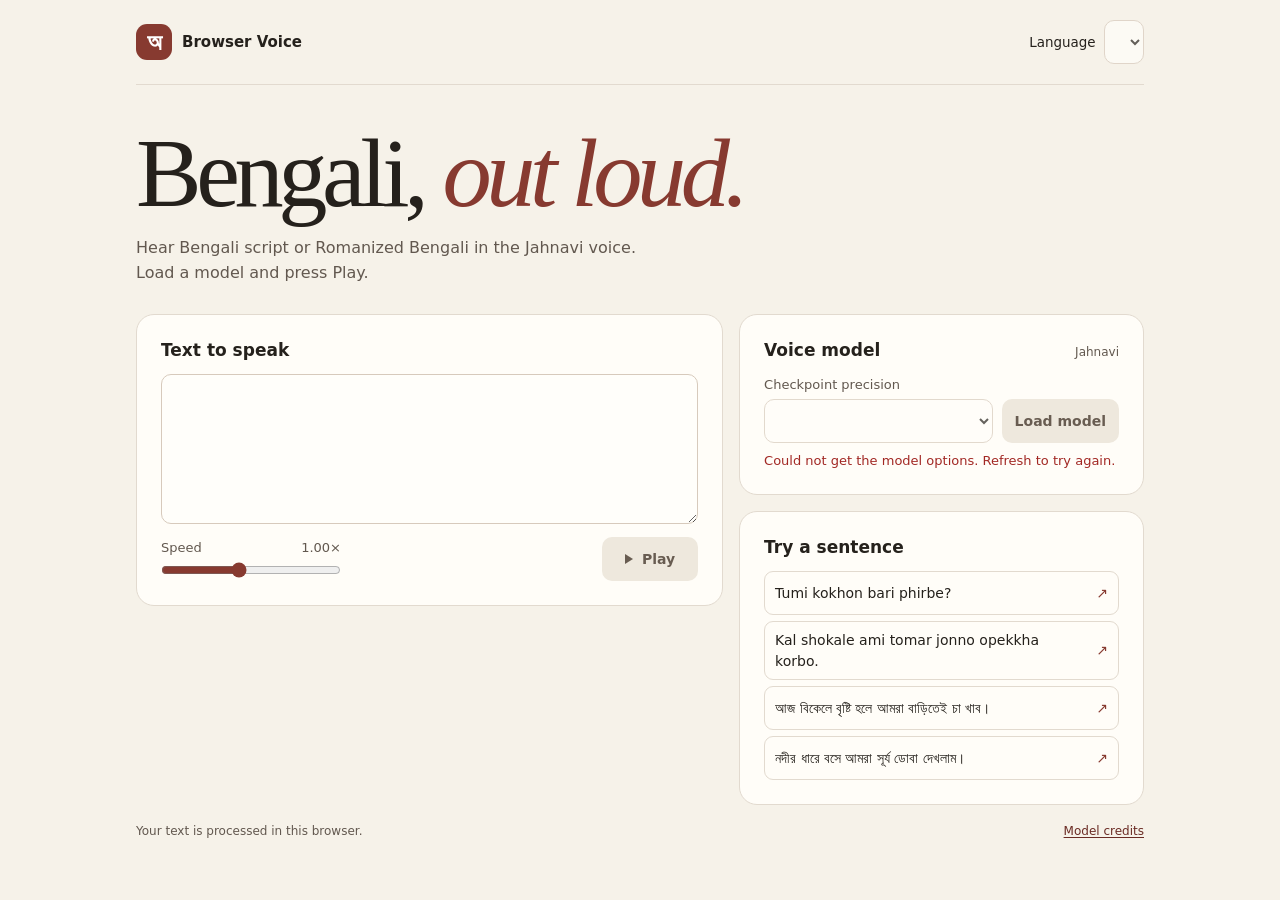
==== web/index.html @ 09ee5644 "Add resumable multilingual browser TTS pipeline" ====
<!doctype html>
<html lang="en">
<head>
  <meta charset="utf-8">
  <meta name="viewport" content="width=device-width, initial-scale=1">
  <meta name="description" content="Try compact text-to-speech voices that run in your browser.">
  <meta name="theme-color" content="#f6f2e9">
  <title>Browser Voice</title>
  <link rel="stylesheet" href="styles.css">
  <script src="app.js" type="module"></script>
</head>
<body>
  <main class="page">
    <header class="header">
      <div class="wordmark"><span id="script-mark" class="mark" lang="bn" aria-hidden="true">অ</span> Browser Voice</div>
      <div class="language-control"><label for="language">Language</label><select id="language" disabled></select></div>
    </header>

    <section class="intro" aria-labelledby="title">
      <h1 id="title"><span id="language-name">Bengali</span>, <em>out loud.</em></h1>
      <p id="intro-copy">Hear Bengali script or Romanized Bengali in the Jahnavi voice. Load a model and press Play.</p>
    </section>

    <div class="studio">
      <section class="card model" aria-labelledby="model-title">
        <div class="card-title"><h2 id="model-title">Voice model</h2><span id="voice-name">Jahnavi</span></div>
        <label for="model">Checkpoint precision</label>
        <div class="model-controls">
          <select id="model" disabled aria-describedby="size"></select>
          <button id="load" type="button" class="primary" disabled>Load model</button>
        </div>
        <p id="size" class="caption"></p>
        <progress id="progress" aria-label="Model download progress" hidden></progress>
        <p id="model-status" class="status" role="status">Getting model options…</p>
      </section>

      <form id="compose" class="card compose">
        <div class="card-title"><h2><label for="text">Text to speak</label></h2><span id="count" aria-hidden="true"></span></div>
        <textarea id="text" maxlength="2000" required spellcheck="false" dir="auto"></textarea>
        <div class="actions">
          <div class="pace">
            <label for="speed">Speed</label>
            <output id="speed-value" for="speed">1.00×</output>
            <input id="speed" type="range" min="0.7" max="1.4" step="0.05" value="1">
          </div>
          <button type="submit" id="play" class="primary play" disabled>Play</button>
        </div>
        <p id="play-status" class="status" role="status"></p>
        <section id="audio-result" class="playback" aria-labelledby="playback-title" hidden>
          <div class="card-title playback-title">
            <h3 id="playback-title">Playback <span id="audio-meta"></span></h3>
            <a id="download" download="bengali-voice.wav">Download WAV</a>
          </div>
          <audio id="audio" playsinline preload="metadata" hidden></audio>
          <div class="audio-player">
            <button id="audio-toggle" type="button" aria-label="Play audio"></button>
            <div class="audio-track">
              <div class="audio-seek">
                <div id="waveform" class="waveform" aria-hidden="true"></div>
                <input id="seek" type="range" min="0" max="1" step="0.01" value="0" aria-label="Seek audio" disabled>
              </div>
              <div class="audio-time" aria-hidden="true"><span id="elapsed">0:00</span><span id="total">0:00</span></div>
            </div>
          </div>
          <div class="transcript">
            <h4>Pronounced text</h4>
            <p id="pronounced" lang="bn"></p>
          </div>
          <p id="unknown" class="status" hidden></p>
        </section>
      </form>

      <section class="card suggestions" aria-labelledby="examples-title">
        <div class="card-title"><h2 id="examples-title">Try a sentence</h2></div>
        <div class="examples">
          <button type="button" lang="bn-Latn">Tumi kokhon bari phirbe?</button>
          <button type="button" lang="bn-Latn">Kal shokale ami tomar jonno opekkha korbo.</button>
          <button type="button" lang="bn">আজ বিকেলে বৃষ্টি হলে আমরা বাড়িতেই চা খাব।</button>
          <button type="button" lang="bn">নদীর ধারে বসে আমরা সূর্য ডোবা দেখলাম।</button>
        </div>
      </section>
    </div>

    <footer class="footer">Your text is processed in this browser. <a href="credits.html">Model credits</a></footer>
  </main>
</body>
</html>
---- web/styles.css ----
@font-face {
  font-family: 'Bengali Web';
  src: url('bengali.woff2') format('woff2');
  font-display: swap;
  unicode-range: U+0980-09FF, U+0964-0965, U+200C-200D, U+25CC;
}

:root {
  color-scheme: light;
  --paper: #f6f2e9;
  --surface: #fffdf8;
  --ink: #25211c;
  --muted: #62584f;
  --line: #e2dacf;
  --accent: #873a30;
  --accent-hover: #6a2b24;
  --tint: #f4e8dc;
  font-family: "Bengali Web", system-ui, "Noto Sans Bengali", sans-serif;
  color: var(--ink);
  background: var(--paper);
}

* { box-sizing: border-box; }
[hidden] { display: none !important; }
body { margin: 0; }
button, input, select, textarea { font: inherit; }
button, select { cursor: pointer; }
button:disabled, select:disabled { cursor: default; }
:focus-visible { outline: 2px solid var(--accent); outline-offset: 3px; }
a { color: var(--accent-hover); text-underline-offset: .2em; }
.page { width: min(1120px, 100%); margin: auto; padding: 0 clamp(18px, 5vw, 56px); }
.header { display: flex; justify-content: space-between; align-items: center; gap: 12px; padding: 20px 0; border-bottom: 1px solid var(--line); }
.wordmark { display: flex; align-items: center; gap: 10px; font-size: 15px; font-weight: 750; }
.mark { display: grid; width: 36px; height: 36px; place-items: center; border-radius: 11px; color: #fff; background: var(--accent); font-size: 23px; line-height: 1; }
.local { display: flex; align-items: center; gap: 7px; color: var(--muted); font-size: 12px; }
.local i { width: 7px; height: 7px; border-radius: 50%; background: #397047; }
.intro { padding: 38px 0 28px; }
.intro h1 { margin: 0; font: 400 clamp(2.75rem, 7.8vw, 6.15rem)/1.02 Georgia, serif; letter-spacing: -.055em; }
.intro em { color: var(--accent); }
.intro p { color: var(--muted); margin: 13px 0 0; max-width: 52ch; line-height: 1.55; }
.studio { display: grid; grid-template-columns: minmax(0, 1.45fr) minmax(0, 1fr); grid-template-areas: "compose model" "compose suggestions"; grid-template-rows: auto 1fr; align-items: start; gap: 16px; }
.model { grid-area: model; }
.compose { grid-area: compose; }
.suggestions { grid-area: suggestions; }
.card { min-width: 0; padding: clamp(16px, 2.6vw, 24px); border: 1px solid var(--line); border-radius: 18px; background: var(--surface); }
.card-title { display: flex; justify-content: space-between; align-items: baseline; gap: 10px; margin-bottom: 13px; }
.card-title h2 { margin: 0; font-size: 17px; line-height: 1.3; }
.card-title span, .caption { color: var(--muted); font-size: 12px; font-variant-numeric: tabular-nums; }
.model > label, .pace { color: var(--muted); font-size: 13px; }
.model-controls { display: grid; grid-template-columns: minmax(0, 1fr) auto; gap: 9px; margin-top: 6px; }
select, textarea { border: 1px solid #d7cabc; border-radius: 10px; color: var(--ink); background: #fffefa; }
select { width: 100%; min-height: 44px; padding: 0 8px; font-size: 16px; }
textarea { display: block; width: 100%; min-height: 150px; resize: vertical; padding: 13px; font-size: 19px; line-height: 1.65; }
.primary { display: inline-flex; min-height: 44px; min-width: 96px; justify-content: center; align-items: center; gap: 9px; padding: 9px 13px; border: 0; border-radius: 10px; background: var(--accent); color: #fff; font-size: 14px; font-weight: 700; white-space: nowrap; }
.primary:hover:not(:disabled) { background: var(--accent-hover); }
.primary:disabled { background: #eee8dd; color: #685c51; }
.play::before { content: ''; border-left: 8px solid currentColor; border-top: 5px solid transparent; border-bottom: 5px solid transparent; }
.caption, .status { margin: 9px 0 0; line-height: 1.4; }
.status { color: var(--muted); font-size: 13px; overflow-wrap: anywhere; }
.status:empty { display: none; }
.status.error { color: #a22824; }
progress { width: 100%; height: 8px; margin-top: 11px; accent-color: var(--accent); }
.actions { display: flex; justify-content: space-between; align-items: center; gap: 16px; padding-top: 13px; }
.pace { width: min(180px, 65%); display: grid; grid-template-columns: 1fr auto; }
.pace output { font-variant-numeric: tabular-nums; }
.pace input { grid-column: 1 / -1; width: 100%; margin: 7px 0 0; accent-color: var(--accent); }
.examples { display: grid; gap: 6px; }
.examples button { display: flex; align-items: center; justify-content: space-between; gap: 12px; min-height: 44px; width: 100%; padding: 8px 10px; border: 1px solid var(--line); border-radius: 9px; text-align: left; color: var(--ink); background: var(--surface); font-size: 14px; line-height: 1.45; }
.examples button:hover { background: var(--tint); }
.examples button::after { content: '↗'; color: var(--accent); align-self: center; }
.playback { margin-top: 16px; padding-top: 14px; border-top: 1px solid var(--line); }
.playback-title { align-items: center; flex-wrap: wrap; margin-bottom: 8px; }
.playback-title h3 { display: flex; align-items: baseline; gap: 8px; margin: 0; font-size: 14px; }
.playback-title h3 span { font-weight: 500; white-space: nowrap; }
#download { padding: 4px 0; font-size: 13px; font-weight: 650; }
.audio-player { display: flex; gap: 12px; align-items: center; padding: 10px; border: 1px solid var(--line); border-radius: 12px; background: var(--tint); }
#audio-toggle { display: grid; flex: 0 0 44px; width: 44px; height: 44px; padding: 0; place-items: center; border: 0; border-radius: 50%; color: #fff; background: var(--accent); }
#audio-toggle:hover { background: var(--accent-hover); }
#audio-toggle::before { content: ''; margin-left: 2px; border-left: 10px solid currentColor; border-top: 6px solid transparent; border-bottom: 6px solid transparent; }
#audio-toggle[data-playing="true"]::before { width: 9px; height: 12px; margin: 0; border: 0; border-left: 3px solid currentColor; border-right: 3px solid currentColor; }
.audio-track { min-width: 0; flex: 1; }
.audio-seek { position: relative; }
.audio-seek:focus-within { outline: 2px solid var(--accent); outline-offset: 3px; border-radius: 4px; }
.waveform { display: flex; align-items: center; gap: clamp(1px, .35vw, 4px); height: 44px; }
.waveform i { flex: 1; height: var(--level, 3px); border-radius: 4px; background: #b28c81; }
.waveform i.played { background: var(--accent-hover); }
#seek { position: absolute; inset: 0; width: 100%; height: 100%; margin: 0; opacity: 0; cursor: pointer; }
.audio-time { display: flex; justify-content: space-between; color: var(--muted); font-size: 11px; font-variant-numeric: tabular-nums; }
.transcript { margin-top: 10px; padding: 10px 12px; border-radius: 10px; background: var(--paper); }
.transcript h4 { margin: 0 0 4px; color: var(--muted); font-size: 12px; }
.transcript p { margin: 0; font-size: 17px; line-height: 1.6; overflow-wrap: anywhere; }
.footer { display: flex; flex-wrap: wrap; justify-content: space-between; gap: 10px; padding: 19px 0 32px; color: var(--muted); font-size: 12px; }
.credits { max-width: 68ch; line-height: 1.55; }

@media (max-width: 720px) {
  .studio { grid-template-columns: minmax(0, 1fr); grid-template-areas: "model" "compose" "suggestions"; grid-template-rows: auto; gap: 12px; }
  .header { padding: 14px 0; }
  .intro { padding: 25px 0 22px; }
  .intro p { font-size: 14px; }
}

@media (max-width: 350px) {
  .model-controls { grid-template-columns: minmax(0, 1fr); }
}
.language-control {
  display: flex;
  align-items: center;
  gap: .55rem;
  min-width: 0;
}
.language-control label {
  font-size: .84rem;
  white-space: nowrap;
}
.language-control select {
  max-width: 13rem;
  min-width: 0;
  padding: .42rem .55rem;
  font-size: .88rem;
}
@media (max-width: 420px) {
  .language-control label { position: absolute; width: 1px; height: 1px; overflow: hidden; clip-path: inset(50%); }
  .language-control select { max-width: 10rem; }
}
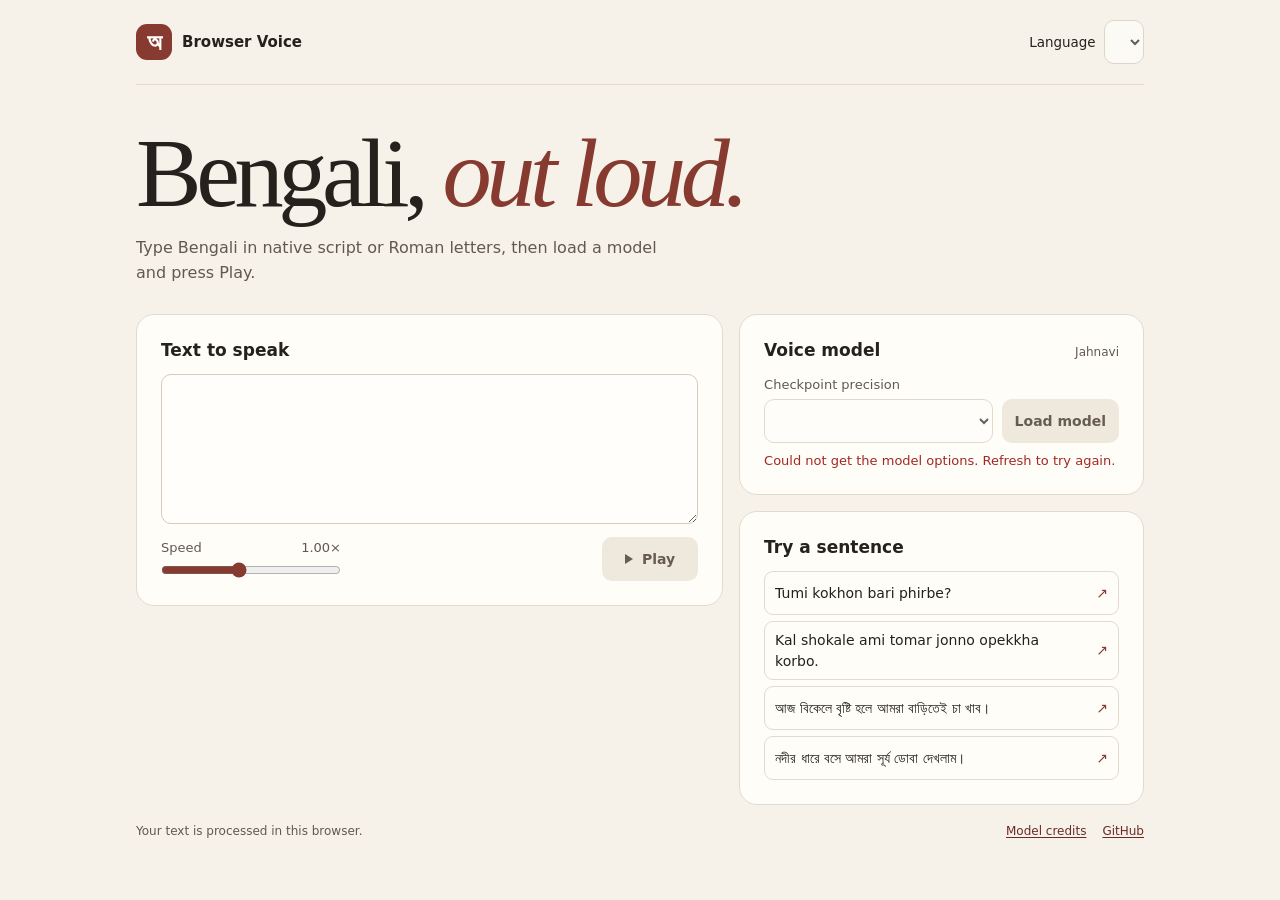
==== commit 174e7283: "Guide readers from the demo to datasets and model cards" ====
--- a/web/index.html
+++ b/web/index.html
@@ -18,7 +18,7 @@
 
     <section class="intro" aria-labelledby="title">
       <h1 id="title"><span id="language-name">Bengali</span>, <em>out loud.</em></h1>
-      <p id="intro-copy">Hear Bengali script or Romanized Bengali in the Jahnavi voice. Load a model and press Play.</p>
+      <p id="intro-copy">Type Bengali in native script or Roman letters, then load a model and press Play.</p>
     </section>
 
     <div class="studio">
@@ -32,6 +32,10 @@
         <p id="size" class="caption"></p>
         <progress id="progress" aria-label="Model download progress" hidden></progress>
         <p id="model-status" class="status" role="status">Getting model options…</p>
+        <nav class="voice-links" aria-label="Voice resources" hidden>
+          <a id="dataset-card" hidden>Training dataset</a>
+          <a id="model-card" hidden>Compact model card</a>
+        </nav>
       </section>
 
       <form id="compose" class="card compose">
@@ -81,7 +85,10 @@
       </section>
     </div>
 
-    <footer class="footer">Your text is processed in this browser. <a href="credits.html">Model credits</a></footer>
+    <footer class="footer">
+      <span>Your text is processed in this browser.</span>
+      <nav aria-label="Project links"><a href="credits.html">Model credits</a><a href="https://github.com/DarvinX/multilingual-browser-tts">GitHub</a></nav>
+    </footer>
   </main>
 </body>
 </html>
--- a/web/styles.css
+++ b/web/styles.css
@@ -56,6 +56,8 @@
 .primary:disabled { background: #eee8dd; color: #685c51; }
 .play::before { content: ''; border-left: 8px solid currentColor; border-top: 5px solid transparent; border-bottom: 5px solid transparent; }
 .caption, .status { margin: 9px 0 0; line-height: 1.4; }
+.voice-links, .footer nav { display: flex; flex-wrap: wrap; gap: 8px 16px; }
+.voice-links { margin-top: 12px; padding-top: 10px; border-top: 1px solid var(--line); font-size: 13px; }
 .status { color: var(--muted); font-size: 13px; overflow-wrap: anywhere; }
 .status:empty { display: none; }
 .status.error { color: #a22824; }
